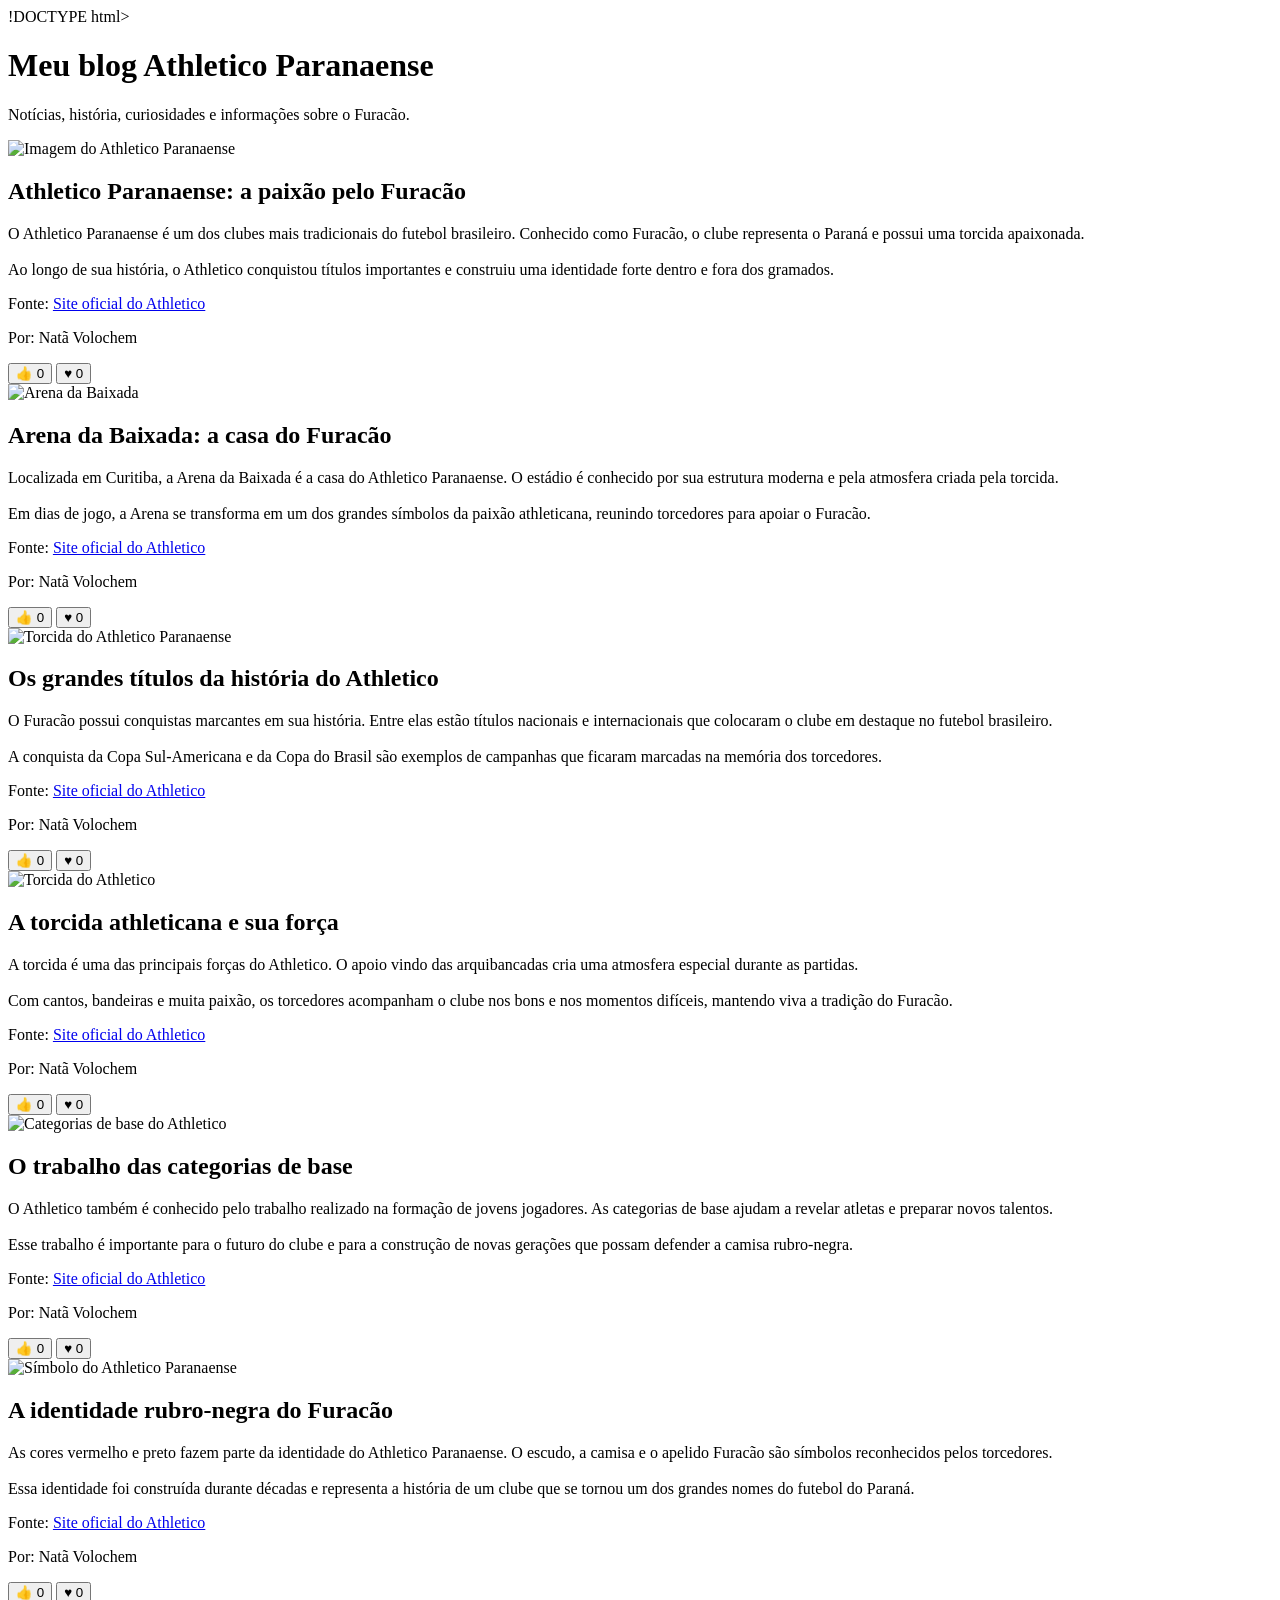
==== index (7).html @ 13d673a5 "Add files via upload" ====
!DOCTYPE html>
<html lang="pt-br">
<head>
    <meta charset="UTF-8">
    <meta name="viewport" content="width=device-width, initial-scale=1.0">
    <title>Blog Athletico Paranaense</title>
    <link rel="stylesheet" href="style.css">
</head>

<body>
    <header>
        <h1>Meu blog Athletico Paranaense</h1>
        <p>Notícias, história, curiosidades e informações sobre o Furacão.</p>
    </header>

    <main>

        <article>
            <img src="imagem-athletico.jpg" alt="Imagem do Athletico Paranaense">
            <div>
                <h2>Athletico Paranaense: a paixão pelo Furacão</h2>
                <p>
                    O Athletico Paranaense é um dos clubes mais tradicionais do futebol brasileiro.
                    Conhecido como Furacão, o clube representa o Paraná e possui uma torcida apaixonada.
                    <br><br>
                    Ao longo de sua história, o Athletico conquistou títulos importantes e construiu
                    uma identidade forte dentro e fora dos gramados.
                </p>
                <p class="artigo-fonte">Fonte: <a href="https://www.athletico.com.br/" target="_blank">Site oficial do Athletico</a></p>
                <p class="artigo-autor">Por: Natã Volochem</p>
                <button>👍 <span>0</span></button>
                <button>♥ <span>0</span></button>
            </div>
        </article>

        <article>
            <img src="imagem-arena.jpg" alt="Arena da Baixada">
            <div>
                <h2>Arena da Baixada: a casa do Furacão</h2>
                <p>
                    Localizada em Curitiba, a Arena da Baixada é a casa do Athletico Paranaense.
                    O estádio é conhecido por sua estrutura moderna e pela atmosfera criada pela torcida.
                    <br><br>
                    Em dias de jogo, a Arena se transforma em um dos grandes símbolos da paixão
                    athleticana, reunindo torcedores para apoiar o Furacão.
                </p>
                <p class="artigo-fonte">Fonte: <a href="https://www.athletico.com.br/" target="_blank">Site oficial do Athletico</a></p>
                <p class="artigo-autor">Por: Natã Volochem</p>
                <button>👍 <span>0</span></button>
                <button>♥ <span>0</span></button>
            </div>
        </article>

        <article>
            <img src="imagem-titulos.jpg" alt="Torcida do Athletico Paranaense">
            <div>
                <h2>Os grandes títulos da história do Athletico</h2>
                <p>
                    O Furacão possui conquistas marcantes em sua história. Entre elas estão títulos
                    nacionais e internacionais que colocaram o clube em destaque no futebol brasileiro.
                    <br><br>
                    A conquista da Copa Sul-Americana e da Copa do Brasil são exemplos de campanhas
                    que ficaram marcadas na memória dos torcedores.
                </p>
                <p class="artigo-fonte">Fonte: <a href="https://www.athletico.com.br/" target="_blank">Site oficial do Athletico</a></p>
                <p class="artigo-autor">Por: Natã Volochem</p>
                <button>👍 <span>0</span></button>
                <button>♥ <span>0</span></button>
            </div>
        </article>

        <article>
            <img src="imagem-torcida.jpg" alt="Torcida do Athletico">
            <div>
                <h2>A torcida athleticana e sua força</h2>
                <p>
                    A torcida é uma das principais forças do Athletico. O apoio vindo das arquibancadas
                    cria uma atmosfera especial durante as partidas.
                    <br><br>
                    Com cantos, bandeiras e muita paixão, os torcedores acompanham o clube nos bons
                    e nos momentos difíceis, mantendo viva a tradição do Furacão.
                </p>
                <p class="artigo-fonte">Fonte: <a href="https://www.athletico.com.br/" target="_blank">Site oficial do Athletico</a></p>
                <p class="artigo-autor">Por: Natã Volochem</p>
                <button>👍 <span>0</span></button>
                <button>♥ <span>0</span></button>
            </div>
        </article>

        <article>
            <img src="imagem-base.jpg" alt="Categorias de base do Athletico">
            <div>
                <h2>O trabalho das categorias de base</h2>
                <p>
                    O Athletico também é conhecido pelo trabalho realizado na formação de jovens
                    jogadores. As categorias de base ajudam a revelar atletas e preparar novos talentos.
                    <br><br>
                    Esse trabalho é importante para o futuro do clube e para a construção de novas
                    gerações que possam defender a camisa rubro-negra.
                </p>
                <p class="artigo-fonte">Fonte: <a href="https://www.athletico.com.br/" target="_blank">Site oficial do Athletico</a></p>
                <p class="artigo-autor">Por: Natã Volochem</p>
                <button>👍 <span>0</span></button>
                <button>♥ <span>0</span></button>
            </div>
        </article>

        <article>
            <img src="imagem-parana.jpg" alt="Símbolo do Athletico Paranaense">
            <div>
                <h2>A identidade rubro-negra do Furacão</h2>
                <p>
                    As cores vermelho e preto fazem parte da identidade do Athletico Paranaense.
                    O escudo, a camisa e o apelido Furacão são símbolos reconhecidos pelos torcedores.
                    <br><br>
                    Essa identidade foi construída durante décadas e representa a história de um clube
                    que se tornou um dos grandes nomes do futebol do Paraná.
                </p>
                <p class="artigo-fonte">Fonte: <a href="https://www.athletico.com.br/" target="_blank">Site oficial do Athletico</a></p>
                <p class="artigo-autor">Por: Natã Volochem</p>
                <button>👍 <span>0</span></button>
                <button>♥ <span>0</span></button>
            </div>
        </article>

        <button class="btn-tema-escuro">🌙</button>
        <button class="btn-voltar-topo">⬆️</button>

    </main>

    <script src="script.js"></script>
</body>
</html>
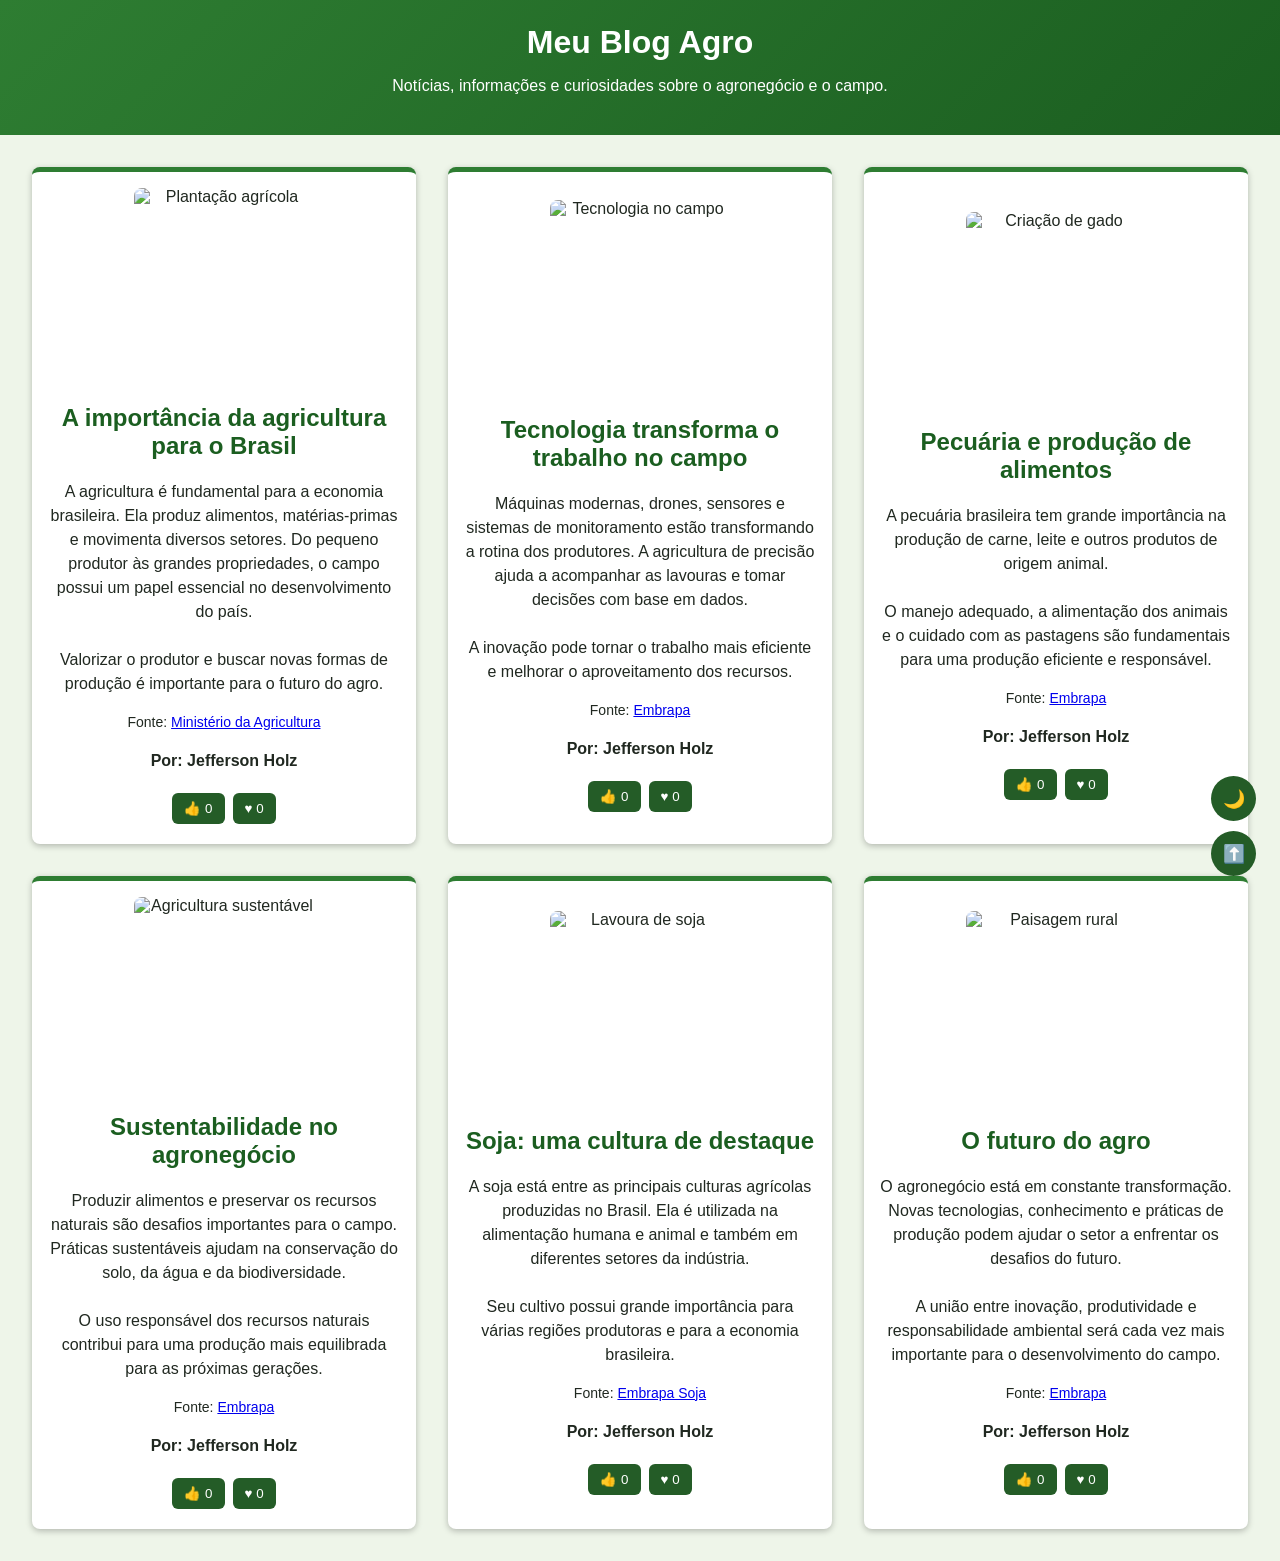
==== commit ef4024f8: "0309" ====
--- a/index (7).html
+++ b/index (7).html
@@ -1,133 +1,62 @@
-!DOCTYPE html>
+<!DOCTYPE html>
 <html lang="pt-br">
 <head>
-    <meta charset="UTF-8">
-    <meta name="viewport" content="width=device-width, initial-scale=1.0">
-    <title>Blog Athletico Paranaense</title>
-    <link rel="stylesheet" href="style.css">
+<meta charset="UTF-8">
+<meta name="viewport" content="width=device-width, initial-scale=1.0">
+<title>Blog Agro</title>
+<link rel="stylesheet" href="style.css">
 </head>
+<body>
+<header>
+<h1>Meu Blog Agro</h1>
+<p>Notícias, informações e curiosidades sobre o agronegócio e o campo.</p>
+</header>
+<main>
+<article><img src="imagem-agricultura.jpg" alt="Plantação agrícola"><div>
+<h2>A importância da agricultura para o Brasil</h2>
+<p>A agricultura é fundamental para a economia brasileira. Ela produz alimentos, matérias-primas e movimenta diversos setores. Do pequeno produtor às grandes propriedades, o campo possui um papel essencial no desenvolvimento do país.<br><br>Valorizar o produtor e buscar novas formas de produção é importante para o futuro do agro.</p>
+<p class="artigo-fonte">Fonte: <a href="https://www.gov.br/agricultura/" target="_blank">Ministério da Agricultura</a></p><p class="artigo-autor">Por: Jefferson Holz</p>
+<button>👍 <span>0</span></button><button>♥ <span>0</span></button>
+</div></article>
 
-<body>
-    <header>
-        <h1>Meu blog Athletico Paranaense</h1>
-        <p>Notícias, história, curiosidades e informações sobre o Furacão.</p>
-    </header>
+<article><img src="imagem-tecnologia.jpg" alt="Tecnologia no campo"><div>
+<h2>Tecnologia transforma o trabalho no campo</h2>
+<p>Máquinas modernas, drones, sensores e sistemas de monitoramento estão transformando a rotina dos produtores. A agricultura de precisão ajuda a acompanhar as lavouras e tomar decisões com base em dados.<br><br>A inovação pode tornar o trabalho mais eficiente e melhorar o aproveitamento dos recursos.</p>
+<p class="artigo-fonte">Fonte: <a href="https://www.embrapa.br/" target="_blank">Embrapa</a></p><p class="artigo-autor">Por: Jefferson Holz</p>
+<button>👍 <span>0</span></button><button>♥ <span>0</span></button>
+</div></article>
 
-    <main>
+<article><img src="imagem-gado.jpg" alt="Criação de gado"><div>
+<h2>Pecuária e produção de alimentos</h2>
+<p>A pecuária brasileira tem grande importância na produção de carne, leite e outros produtos de origem animal.<br><br>O manejo adequado, a alimentação dos animais e o cuidado com as pastagens são fundamentais para uma produção eficiente e responsável.</p>
+<p class="artigo-fonte">Fonte: <a href="https://www.embrapa.br/" target="_blank">Embrapa</a></p><p class="artigo-autor">Por: Jefferson Holz</p>
+<button>👍 <span>0</span></button><button>♥ <span>0</span></button>
+</div></article>
 
-        <article>
-            <img src="imagem-athletico.jpg" alt="Imagem do Athletico Paranaense">
-            <div>
-                <h2>Athletico Paranaense: a paixão pelo Furacão</h2>
-                <p>
-                    O Athletico Paranaense é um dos clubes mais tradicionais do futebol brasileiro.
-                    Conhecido como Furacão, o clube representa o Paraná e possui uma torcida apaixonada.
-                    <br><br>
-                    Ao longo de sua história, o Athletico conquistou títulos importantes e construiu
-                    uma identidade forte dentro e fora dos gramados.
-                </p>
-                <p class="artigo-fonte">Fonte: <a href="https://www.athletico.com.br/" target="_blank">Site oficial do Athletico</a></p>
-                <p class="artigo-autor">Por: Natã Volochem</p>
-                <button>👍 <span>0</span></button>
-                <button>♥ <span>0</span></button>
-            </div>
-        </article>
+<article><img src="imagem-sustentabilidade.jpg" alt="Agricultura sustentável"><div>
+<h2>Sustentabilidade no agronegócio</h2>
+<p>Produzir alimentos e preservar os recursos naturais são desafios importantes para o campo. Práticas sustentáveis ajudam na conservação do solo, da água e da biodiversidade.<br><br>O uso responsável dos recursos naturais contribui para uma produção mais equilibrada para as próximas gerações.</p>
+<p class="artigo-fonte">Fonte: <a href="https://www.embrapa.br/" target="_blank">Embrapa</a></p><p class="artigo-autor">Por: Jefferson Holz</p>
+<button>👍 <span>0</span></button><button>♥ <span>0</span></button>
+</div></article>
 
-        <article>
-            <img src="imagem-arena.jpg" alt="Arena da Baixada">
-            <div>
-                <h2>Arena da Baixada: a casa do Furacão</h2>
-                <p>
-                    Localizada em Curitiba, a Arena da Baixada é a casa do Athletico Paranaense.
-                    O estádio é conhecido por sua estrutura moderna e pela atmosfera criada pela torcida.
-                    <br><br>
-                    Em dias de jogo, a Arena se transforma em um dos grandes símbolos da paixão
-                    athleticana, reunindo torcedores para apoiar o Furacão.
-                </p>
-                <p class="artigo-fonte">Fonte: <a href="https://www.athletico.com.br/" target="_blank">Site oficial do Athletico</a></p>
-                <p class="artigo-autor">Por: Natã Volochem</p>
-                <button>👍 <span>0</span></button>
-                <button>♥ <span>0</span></button>
-            </div>
-        </article>
+<article><img src="imagem-soja.jpg" alt="Lavoura de soja"><div>
+<h2>Soja: uma cultura de destaque</h2>
+<p>A soja está entre as principais culturas agrícolas produzidas no Brasil. Ela é utilizada na alimentação humana e animal e também em diferentes setores da indústria.<br><br>Seu cultivo possui grande importância para várias regiões produtoras e para a economia brasileira.</p>
+<p class="artigo-fonte">Fonte: <a href="https://www.embrapa.br/soja" target="_blank">Embrapa Soja</a></p><p class="artigo-autor">Por: Jefferson Holz</p>
+<button>👍 <span>0</span></button><button>♥ <span>0</span></button>
+</div></article>
 
-        <article>
-            <img src="imagem-titulos.jpg" alt="Torcida do Athletico Paranaense">
-            <div>
-                <h2>Os grandes títulos da história do Athletico</h2>
-                <p>
-                    O Furacão possui conquistas marcantes em sua história. Entre elas estão títulos
-                    nacionais e internacionais que colocaram o clube em destaque no futebol brasileiro.
-                    <br><br>
-                    A conquista da Copa Sul-Americana e da Copa do Brasil são exemplos de campanhas
-                    que ficaram marcadas na memória dos torcedores.
-                </p>
-                <p class="artigo-fonte">Fonte: <a href="https://www.athletico.com.br/" target="_blank">Site oficial do Athletico</a></p>
-                <p class="artigo-autor">Por: Natã Volochem</p>
-                <button>👍 <span>0</span></button>
-                <button>♥ <span>0</span></button>
-            </div>
-        </article>
+<article><img src="imagem-campo.jpg" alt="Paisagem rural"><div>
+<h2>O futuro do agro</h2>
+<p>O agronegócio está em constante transformação. Novas tecnologias, conhecimento e práticas de produção podem ajudar o setor a enfrentar os desafios do futuro.<br><br>A união entre inovação, produtividade e responsabilidade ambiental será cada vez mais importante para o desenvolvimento do campo.</p>
+<p class="artigo-fonte">Fonte: <a href="https://www.embrapa.br/" target="_blank">Embrapa</a></p><p class="artigo-autor">Por: Jefferson Holz</p>
+<button>👍 <span>0</span></button><button>♥ <span>0</span></button>
+</div></article>
 
-        <article>
-            <img src="imagem-torcida.jpg" alt="Torcida do Athletico">
-            <div>
-                <h2>A torcida athleticana e sua força</h2>
-                <p>
-                    A torcida é uma das principais forças do Athletico. O apoio vindo das arquibancadas
-                    cria uma atmosfera especial durante as partidas.
-                    <br><br>
-                    Com cantos, bandeiras e muita paixão, os torcedores acompanham o clube nos bons
-                    e nos momentos difíceis, mantendo viva a tradição do Furacão.
-                </p>
-                <p class="artigo-fonte">Fonte: <a href="https://www.athletico.com.br/" target="_blank">Site oficial do Athletico</a></p>
-                <p class="artigo-autor">Por: Natã Volochem</p>
-                <button>👍 <span>0</span></button>
-                <button>♥ <span>0</span></button>
-            </div>
-        </article>
-
-        <article>
-            <img src="imagem-base.jpg" alt="Categorias de base do Athletico">
-            <div>
-                <h2>O trabalho das categorias de base</h2>
-                <p>
-                    O Athletico também é conhecido pelo trabalho realizado na formação de jovens
-                    jogadores. As categorias de base ajudam a revelar atletas e preparar novos talentos.
-                    <br><br>
-                    Esse trabalho é importante para o futuro do clube e para a construção de novas
-                    gerações que possam defender a camisa rubro-negra.
-                </p>
-                <p class="artigo-fonte">Fonte: <a href="https://www.athletico.com.br/" target="_blank">Site oficial do Athletico</a></p>
-                <p class="artigo-autor">Por: Natã Volochem</p>
-                <button>👍 <span>0</span></button>
-                <button>♥ <span>0</span></button>
-            </div>
-        </article>
-
-        <article>
-            <img src="imagem-parana.jpg" alt="Símbolo do Athletico Paranaense">
-            <div>
-                <h2>A identidade rubro-negra do Furacão</h2>
-                <p>
-                    As cores vermelho e preto fazem parte da identidade do Athletico Paranaense.
-                    O escudo, a camisa e o apelido Furacão são símbolos reconhecidos pelos torcedores.
-                    <br><br>
-                    Essa identidade foi construída durante décadas e representa a história de um clube
-                    que se tornou um dos grandes nomes do futebol do Paraná.
-                </p>
-                <p class="artigo-fonte">Fonte: <a href="https://www.athletico.com.br/" target="_blank">Site oficial do Athletico</a></p>
-                <p class="artigo-autor">Por: Natã Volochem</p>
-                <button>👍 <span>0</span></button>
-                <button>♥ <span>0</span></button>
-            </div>
-        </article>
-
-        <button class="btn-tema-escuro">🌙</button>
-        <button class="btn-voltar-topo">⬆️</button>
-
-    </main>
-
-    <script src="script.js"></script>
+<button class="btn-tema-escuro">🌙</button>
+<button class="btn-voltar-topo">⬆️</button>
+</main>
+<script src="script.js"></script>
 </body>
 </html>
--- a/style.css
+++ b/style.css
@@ -0,0 +1,15 @@
+:root{--cor-primaria:#2e7d32;--cor-secundaria:#1b5e20;--cor-fundo:#eef5e9;--cor-texto:#202820;--cor-contraste:#fff;--cor-botao:#245c27;--fonte-texto:'Segoe UI',sans-serif}
+*{box-sizing:border-box;transition:background-color .6s ease,color .3s ease}
+.tema-escuro{--cor-primaria:#66bb6a;--cor-secundaria:#a5d6a7;--cor-fundo:#101810;--cor-texto:#fff;--cor-contraste:#1d271d;--cor-botao:#356b38}
+body{max-width:100vw;margin:0;font-family:var(--fonte-texto)}
+header{background:linear-gradient(135deg,var(--cor-primaria),var(--cor-secundaria));color:var(--cor-contraste);text-align:center;padding:24px 16px}
+header h1{margin:0 0 8px}
+main{background:var(--cor-fundo);color:var(--cor-texto);padding:16px;display:flex;flex-wrap:wrap}
+article{display:flex;box-shadow:0 2px 6px rgba(0,0,0,.25);margin:16px;gap:16px;padding:16px;flex:1 1 30%;flex-direction:column;align-items:center;text-align:center;justify-content:center;background:var(--cor-contraste);border-top:5px solid var(--cor-primaria);border-radius:8px}
+img{width:180px;height:180px;object-fit:cover;border-radius:8px}
+article h2{color:var(--cor-secundaria)} article p{line-height:1.5}.artigo-fonte{font-size:14px}.artigo-autor{font-weight:bold}
+button{background:var(--cor-botao);color:white;border:0;border-radius:6px;padding:8px 12px;margin:4px;cursor:pointer}
+button:hover{transform:scale(1.05)}
+.btn-tema-escuro,.btn-voltar-topo{position:fixed;right:20px;width:45px;height:45px;border-radius:50%;font-size:18px;z-index:1000}
+.btn-tema-escuro{bottom:75px}.btn-voltar-topo{bottom:20px}
+@media(max-width:700px){article{flex:1 1 100%}}
